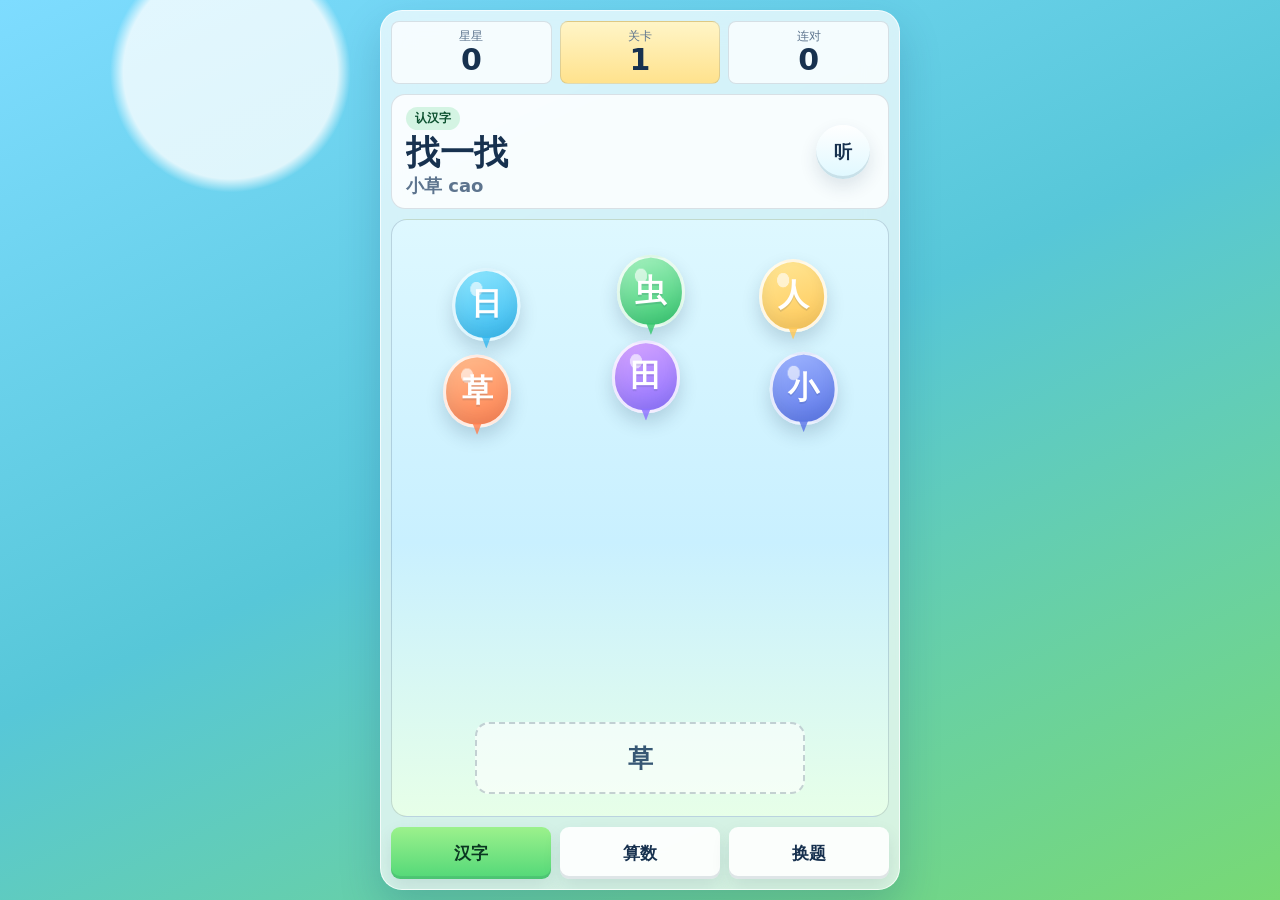
==== kids-learning/index.html @ 8c441248 "Add ad-free browser games" ====
<!doctype html>
<html lang="zh-CN">
  <head>
    <meta charset="utf-8" />
    <meta name="viewport" content="width=device-width, initial-scale=1, viewport-fit=cover, user-scalable=no" />
    <meta name="theme-color" content="#63c8f2" />
    <title>字泡泡乐园</title>
    <link rel="stylesheet" href="styles.css" />
  </head>
  <body>
    <main class="app-shell" aria-label="字泡泡乐园">
      <section class="game-card">
        <header class="hud">
          <div class="stat">
            <span>星星</span>
            <strong id="stars">0</strong>
          </div>
          <div class="stat current">
            <span>关卡</span>
            <strong id="round">1</strong>
          </div>
          <div class="stat">
            <span>连对</span>
            <strong id="streak">0</strong>
          </div>
        </header>

        <section class="task-card" aria-live="polite">
          <div>
            <span id="modeLabel" class="mode-label">认汉字</span>
            <h1 id="taskTitle">找一找</h1>
            <p id="taskHint">山</p>
          </div>
          <button id="listenButton" class="icon-button" type="button" aria-label="听一遍">听</button>
        </section>

        <section id="playfield" class="playfield">
          <div id="targetZone" class="target-zone">
            <span id="targetText">拖到这里</span>
          </div>
          <div id="balloonLayer" class="balloon-layer"></div>
          <div id="toast" class="toast hidden">太棒了</div>
        </section>

        <footer class="controls" aria-label="游戏操作">
          <button id="hanziMode" class="mode-button active" type="button">汉字</button>
          <button id="mathMode" class="mode-button" type="button">算数</button>
          <button id="nextButton" class="mode-button" type="button">换题</button>
        </footer>
      </section>
    </main>

    <script src="data.js"></script>
    <script src="game.js"></script>
  </body>
</html>
---- kids-learning/styles.css ----
:root {
  color-scheme: light;
  --ink: #17314f;
  --muted: #5d748e;
  --line: rgba(23, 49, 79, 0.14);
  --panel: rgba(255, 255, 255, 0.82);
  --sky: #63c8f2;
  --mint: #5fd58a;
  --gold: #ffc857;
  --coral: #ff7a78;
  --violet: #8d72ff;
  --shadow: 0 18px 40px rgba(17, 74, 117, 0.22);
}

* {
  box-sizing: border-box;
}

html,
body {
  width: 100%;
  height: 100%;
  margin: 0;
  overflow: hidden;
  overscroll-behavior: none;
}

body {
  min-height: 100svh;
  color: var(--ink);
  font-family: ui-rounded, "SF Pro Rounded", "PingFang SC", "Hiragino Sans GB", "Microsoft YaHei", system-ui, sans-serif;
  background:
    radial-gradient(circle at 18% 8%, rgba(255, 255, 255, 0.78) 0 8%, transparent 9%),
    linear-gradient(155deg, #7edcff 0%, #57c7d8 48%, #78d974 100%);
  -webkit-font-smoothing: antialiased;
  touch-action: none;
  user-select: none;
}

button {
  border: 0;
  color: inherit;
  font: inherit;
  cursor: pointer;
  -webkit-tap-highlight-color: transparent;
}

.app-shell {
  width: 100%;
  min-height: 100svh;
  display: grid;
  place-items: center;
  padding: max(10px, env(safe-area-inset-top)) max(10px, env(safe-area-inset-right)) max(10px, env(safe-area-inset-bottom)) max(10px, env(safe-area-inset-left));
}

.game-card {
  width: min(100%, 520px);
  height: min(100svh - 20px, 880px);
  min-height: 620px;
  display: grid;
  grid-template-rows: auto auto 1fr auto;
  gap: 10px;
  padding: 10px;
  overflow: hidden;
  border: 1px solid rgba(255, 255, 255, 0.72);
  border-radius: 22px;
  background: rgba(255, 255, 255, 0.72);
  box-shadow: var(--shadow);
  backdrop-filter: blur(16px);
}

.hud {
  display: grid;
  grid-template-columns: 1fr 1fr 1fr;
  gap: 8px;
}

.stat {
  min-width: 0;
  padding: 8px;
  border: 1px solid var(--line);
  border-radius: 8px;
  background: rgba(255, 255, 255, 0.74);
  text-align: center;
}

.stat.current {
  background: linear-gradient(180deg, #fff5c7 0%, #ffe28d 100%);
}

.stat span {
  display: block;
  color: var(--muted);
  font-size: 12px;
  line-height: 1.1;
}

.stat strong {
  display: block;
  margin-top: 2px;
  font-size: clamp(20px, 6vw, 30px);
  line-height: 1;
}

.task-card {
  min-height: 86px;
  display: grid;
  grid-template-columns: 1fr 58px;
  align-items: center;
  gap: 10px;
  padding: 12px 14px;
  border: 1px solid var(--line);
  border-radius: 14px;
  background: rgba(255, 255, 255, 0.84);
}

.mode-label {
  width: fit-content;
  display: inline-block;
  padding: 3px 9px;
  border-radius: 999px;
  color: #0c5130;
  background: rgba(95, 213, 138, 0.24);
  font-size: 12px;
  font-weight: 900;
}

h1 {
  margin: 5px 0 0;
  overflow: hidden;
  font-size: clamp(22px, 7vw, 34px);
  line-height: 1.05;
  text-overflow: ellipsis;
  white-space: nowrap;
}

#taskHint {
  margin: 4px 0 0;
  color: var(--muted);
  font-size: clamp(15px, 4vw, 18px);
  font-weight: 800;
  line-height: 1.2;
}

.icon-button {
  width: 54px;
  height: 54px;
  border-radius: 50%;
  color: #17314f;
  background: linear-gradient(180deg, #ffffff, #dff8ff);
  box-shadow: inset 0 -3px 0 rgba(23, 49, 79, 0.12), 0 8px 18px rgba(23, 49, 79, 0.12);
  font-size: 18px;
  font-weight: 900;
}

.playfield {
  position: relative;
  min-height: 0;
  overflow: hidden;
  border: 1px solid rgba(23, 49, 79, 0.18);
  border-radius: 16px;
  background: linear-gradient(180deg, #def8ff 0%, #c9f0ff 54%, #e7ffe8 100%);
}

.target-zone {
  position: absolute;
  left: 50%;
  bottom: 22px;
  z-index: 3;
  width: min(72%, 330px);
  min-height: 72px;
  display: grid;
  place-items: center;
  padding: 10px 14px;
  border: 2px dashed rgba(23, 49, 79, 0.22);
  border-radius: 14px;
  color: #365774;
  background: rgba(255, 255, 255, 0.58);
  font-size: clamp(18px, 5vw, 25px);
  font-weight: 900;
  transform: translateX(-50%);
  transition: transform 150ms ease, border-color 150ms ease, background 150ms ease;
}

.target-zone.hot {
  border-color: rgba(53, 196, 106, 0.78);
  background: rgba(244, 255, 232, 0.9);
  transform: translateX(-50%) scale(1.03);
}

.balloon-layer {
  position: absolute;
  inset: 0;
  z-index: 2;
}

.balloon {
  position: absolute;
  width: var(--size);
  height: calc(var(--size) * 1.08);
  display: grid;
  place-items: center;
  border: 3px solid rgba(255, 255, 255, 0.82);
  border-radius: 52% 52% 49% 49%;
  color: #ffffff;
  background:
    radial-gradient(ellipse at 34% 27%, rgba(255, 255, 255, 0.62) 0 10%, transparent 11%),
    linear-gradient(160deg, var(--c1), var(--c2));
  box-shadow: inset 0 -8px 14px rgba(23, 49, 79, 0.08), 0 9px 18px rgba(23, 49, 79, 0.18);
  font-size: var(--font);
  font-weight: 1000;
  line-height: 1;
  text-shadow: 0 2px 0 rgba(23, 49, 79, 0.12);
  transform: translate3d(var(--x), var(--y), 0);
  transition: filter 140ms ease, opacity 140ms ease, transform 120ms ease;
  touch-action: none;
  will-change: transform;
}

.balloon::after {
  content: "";
  position: absolute;
  left: 50%;
  bottom: -10px;
  width: 18%;
  height: 18%;
  background: var(--c2);
  clip-path: polygon(50% 100%, 8% 0, 92% 0);
  transform: translateX(-50%);
  opacity: 0.82;
}

.balloon.dragging {
  z-index: 20;
  filter: saturate(1.08) brightness(1.04);
}

.balloon.correct {
  animation: pop 420ms ease forwards;
}

.balloon.wrong {
  animation: shake 360ms ease;
}

.toast {
  position: absolute;
  left: 50%;
  top: 20px;
  z-index: 10;
  max-width: calc(100% - 40px);
  padding: 9px 14px;
  border-radius: 999px;
  color: #17314f;
  background: rgba(255, 255, 255, 0.92);
  box-shadow: 0 8px 18px rgba(23, 49, 79, 0.14);
  font-size: 16px;
  font-weight: 900;
  transform: translateX(-50%);
}

.toast.hidden {
  opacity: 0;
}

.controls {
  display: grid;
  grid-template-columns: 1fr 1fr 1fr;
  gap: 9px;
}

.mode-button {
  min-height: 52px;
  border-radius: 9px;
  background: rgba(255, 255, 255, 0.9);
  box-shadow: inset 0 -3px 0 rgba(23, 49, 79, 0.12), 0 8px 18px rgba(23, 49, 79, 0.1);
  font-size: 17px;
  font-weight: 900;
}

.mode-button.active {
  color: #0b3721;
  background: linear-gradient(180deg, #9cf18c, #52d878);
}

@keyframes pop {
  0% {
    opacity: 1;
    transform: translate3d(var(--x), var(--y), 0) scale(1);
  }
  70% {
    opacity: 1;
    transform: translate3d(var(--x), var(--y), 0) scale(1.18);
  }
  100% {
    opacity: 0;
    transform: translate3d(var(--x), var(--y), 0) scale(0.62);
  }
}

@keyframes shake {
  0%,
  100% {
    transform: translate3d(var(--x), var(--y), 0);
  }
  25% {
    transform: translate3d(calc(var(--x) - 8px), var(--y), 0);
  }
  75% {
    transform: translate3d(calc(var(--x) + 8px), var(--y), 0);
  }
}

@media (max-width: 360px) {
  .game-card {
    min-height: 590px;
    border-radius: 16px;
  }

  .task-card {
    grid-template-columns: 1fr 50px;
    min-height: 78px;
    padding: 10px;
  }

  .icon-button {
    width: 48px;
    height: 48px;
  }

  .mode-button {
    min-height: 48px;
    font-size: 15px;
  }
}
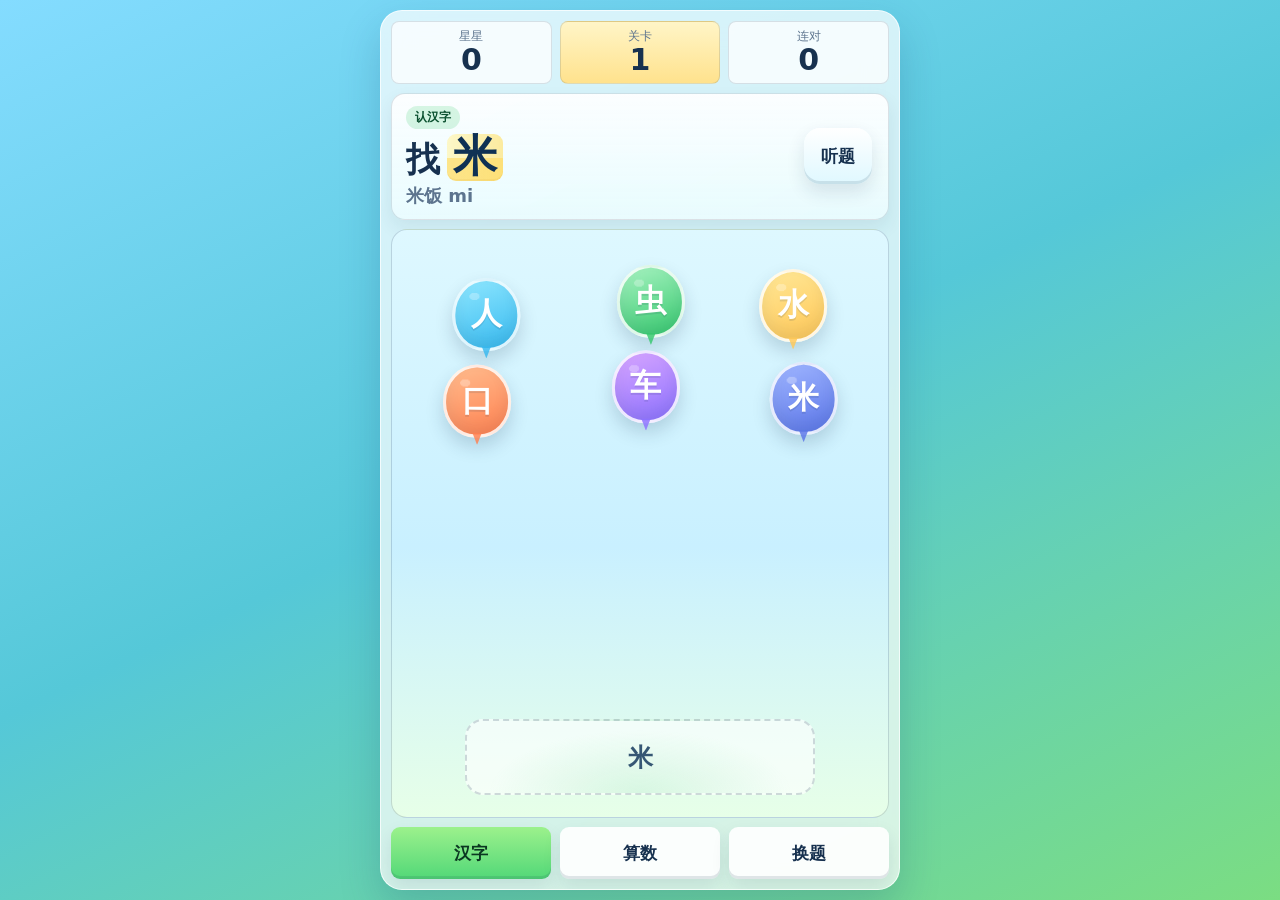
==== commit 07153619: "Polish kids learning interactions" ====
--- a/kids-learning/index.html
+++ b/kids-learning/index.html
@@ -31,12 +31,12 @@
             <h1 id="taskTitle">找一找</h1>
             <p id="taskHint">山</p>
           </div>
-          <button id="listenButton" class="icon-button" type="button" aria-label="听一遍">听</button>
+          <button id="listenButton" class="icon-button" type="button" aria-label="听老师读题">听题</button>
         </section>
 
         <section id="playfield" class="playfield">
           <div id="targetZone" class="target-zone">
-            <span id="targetText">拖到这里</span>
+            <span id="targetText">把答案放这里</span>
           </div>
           <div id="balloonLayer" class="balloon-layer"></div>
           <div id="toast" class="toast hidden">太棒了</div>
--- a/kids-learning/styles.css
+++ b/kids-learning/styles.css
@@ -30,8 +30,7 @@
   color: var(--ink);
   font-family: ui-rounded, "SF Pro Rounded", "PingFang SC", "Hiragino Sans GB", "Microsoft YaHei", system-ui, sans-serif;
   background:
-    radial-gradient(circle at 18% 8%, rgba(255, 255, 255, 0.78) 0 8%, transparent 9%),
-    linear-gradient(155deg, #7edcff 0%, #57c7d8 48%, #78d974 100%);
+    linear-gradient(155deg, #84dcff 0%, #55c8d8 48%, #7bdd82 100%);
   -webkit-font-smoothing: antialiased;
   touch-action: none;
   user-select: none;
@@ -59,7 +58,7 @@
   min-height: 620px;
   display: grid;
   grid-template-rows: auto auto 1fr auto;
-  gap: 10px;
+  gap: 9px;
   padding: 10px;
   overflow: hidden;
   border: 1px solid rgba(255, 255, 255, 0.72);
@@ -105,13 +104,14 @@
 .task-card {
   min-height: 86px;
   display: grid;
-  grid-template-columns: 1fr 58px;
+  grid-template-columns: 1fr 70px;
   align-items: center;
   gap: 10px;
   padding: 12px 14px;
   border: 1px solid var(--line);
   border-radius: 14px;
-  background: rgba(255, 255, 255, 0.84);
+  background: linear-gradient(180deg, rgba(255, 255, 255, 0.92), rgba(236, 253, 255, 0.86));
+  box-shadow: 0 8px 18px rgba(23, 49, 79, 0.08);
 }
 
 .mode-label {
@@ -134,6 +134,32 @@
   white-space: nowrap;
 }
 
+h1.has-focus {
+  display: flex;
+  align-items: baseline;
+  gap: 7px;
+  overflow: visible;
+  line-height: 1.02;
+}
+
+.title-prefix {
+  flex: 0 0 auto;
+}
+
+.focus-char {
+  display: inline-block;
+  padding: 0 6px 2px;
+  border-radius: 9px;
+  color: #0f3154;
+  background:
+    linear-gradient(180deg, transparent 0 52%, rgba(255, 215, 88, 0.55) 52% 100%),
+    linear-gradient(90deg, rgba(255, 245, 179, 0.72), rgba(255, 225, 113, 0.68));
+  box-shadow: inset 0 -2px 0 rgba(191, 134, 14, 0.08);
+  font-size: clamp(34px, 10vw, 44px);
+  font-weight: 1000;
+  letter-spacing: 0;
+}
+
 #taskHint {
   margin: 4px 0 0;
   color: var(--muted);
@@ -143,14 +169,25 @@
 }
 
 .icon-button {
-  width: 54px;
-  height: 54px;
-  border-radius: 50%;
+  width: 68px;
+  height: 56px;
+  border-radius: 16px;
   color: #17314f;
   background: linear-gradient(180deg, #ffffff, #dff8ff);
   box-shadow: inset 0 -3px 0 rgba(23, 49, 79, 0.12), 0 8px 18px rgba(23, 49, 79, 0.12);
-  font-size: 18px;
+  font-size: 17px;
   font-weight: 900;
+  transition: transform 140ms ease, filter 140ms ease;
+}
+
+.icon-button:active,
+.icon-button.speaking {
+  transform: translateY(2px) scale(0.97);
+  filter: saturate(1.1);
+}
+
+.icon-button.speaking {
+  background: linear-gradient(180deg, #fff6c7, #ffd86f);
 }
 
 .playfield {
@@ -167,25 +204,43 @@
   left: 50%;
   bottom: 22px;
   z-index: 3;
-  width: min(72%, 330px);
-  min-height: 72px;
+  width: min(76%, 350px);
+  min-height: 76px;
   display: grid;
   place-items: center;
   padding: 10px 14px;
-  border: 2px dashed rgba(23, 49, 79, 0.22);
-  border-radius: 14px;
+  border: 2px dashed rgba(23, 49, 79, 0.18);
+  border-radius: 18px;
   color: #365774;
-  background: rgba(255, 255, 255, 0.58);
+  background:
+    radial-gradient(ellipse at 50% 100%, rgba(95, 213, 138, 0.2), transparent 62%),
+    rgba(255, 255, 255, 0.62);
   font-size: clamp(18px, 5vw, 25px);
   font-weight: 900;
   transform: translateX(-50%);
-  transition: transform 150ms ease, border-color 150ms ease, background 150ms ease;
+  transition: transform 150ms ease, border-color 150ms ease, background 150ms ease, box-shadow 150ms ease;
+}
+
+.target-zone.ready {
+  border-color: rgba(42, 150, 222, 0.42);
+  box-shadow: 0 0 0 8px rgba(255, 255, 255, 0.18);
 }
 
 .target-zone.hot {
   border-color: rgba(53, 196, 106, 0.78);
   background: rgba(244, 255, 232, 0.9);
   transform: translateX(-50%) scale(1.03);
+}
+
+.target-zone.success {
+  border-color: rgba(255, 200, 87, 0.92);
+  background: linear-gradient(180deg, rgba(255, 249, 210, 0.94), rgba(232, 255, 225, 0.94));
+  animation: target-pop 520ms ease;
+}
+
+.target-zone.hint {
+  border-color: rgba(255, 122, 120, 0.76);
+  background: rgba(255, 245, 246, 0.9);
 }
 
 .balloon-layer {
@@ -204,7 +259,7 @@
   border-radius: 52% 52% 49% 49%;
   color: #ffffff;
   background:
-    radial-gradient(ellipse at 34% 27%, rgba(255, 255, 255, 0.62) 0 10%, transparent 11%),
+    radial-gradient(ellipse 15% 10% at 31% 23%, rgba(255, 255, 255, 0.28) 0 52%, transparent 58%),
     linear-gradient(160deg, var(--c1), var(--c2));
   box-shadow: inset 0 -8px 14px rgba(23, 49, 79, 0.08), 0 9px 18px rgba(23, 49, 79, 0.18);
   font-size: var(--font);
@@ -212,9 +267,12 @@
   line-height: 1;
   text-shadow: 0 2px 0 rgba(23, 49, 79, 0.12);
   transform: translate3d(var(--x), var(--y), 0);
-  transition: filter 140ms ease, opacity 140ms ease, transform 120ms ease;
+  transition: filter 140ms ease, opacity 140ms ease, transform 220ms cubic-bezier(0.2, 0.9, 0.24, 1.08);
   touch-action: none;
   will-change: transform;
+  cursor: grab;
+  animation: balloon-bob 2.6s ease-in-out infinite;
+  animation-delay: var(--bob-delay);
 }
 
 .balloon::after {
@@ -232,7 +290,17 @@
 
 .balloon.dragging {
   z-index: 20;
+  cursor: grabbing;
   filter: saturate(1.08) brightness(1.04);
+  animation: none;
+  transform: translate3d(var(--x), var(--y), 0) scale(1.06);
+  transition: filter 100ms ease, transform 36ms linear;
+}
+
+.balloon.chosen {
+  z-index: 21;
+  animation: none;
+  filter: saturate(1.12) brightness(1.05);
 }
 
 .balloon.correct {
@@ -257,10 +325,13 @@
   font-size: 16px;
   font-weight: 900;
   transform: translateX(-50%);
+  pointer-events: none;
+  transition: opacity 150ms ease, transform 150ms ease;
 }
 
 .toast.hidden {
   opacity: 0;
+  transform: translateX(-50%) translateY(-6px);
 }
 
 .controls {
@@ -276,6 +347,12 @@
   box-shadow: inset 0 -3px 0 rgba(23, 49, 79, 0.12), 0 8px 18px rgba(23, 49, 79, 0.1);
   font-size: 17px;
   font-weight: 900;
+  transition: transform 120ms ease, filter 120ms ease;
+}
+
+.mode-button:active {
+  transform: translateY(2px) scale(0.98);
+  filter: saturate(1.08);
 }
 
 .mode-button.active {
@@ -311,6 +388,70 @@
   }
 }
 
+@keyframes balloon-bob {
+  0%,
+  100% {
+    transform: translate3d(var(--x), var(--y), 0);
+  }
+  50% {
+    transform: translate3d(var(--x), calc(var(--y) - 7px), 0);
+  }
+}
+
+@keyframes target-pop {
+  0%,
+  100% {
+    transform: translateX(-50%) scale(1);
+  }
+  50% {
+    transform: translateX(-50%) scale(1.05);
+  }
+}
+
+.sparkle {
+  position: absolute;
+  z-index: 9;
+  width: 11px;
+  height: 11px;
+  border-radius: 50%;
+  background: #ffd95c;
+  box-shadow: 0 0 0 4px rgba(255, 217, 92, 0.18);
+  pointer-events: none;
+  transform: translate(-50%, -50%);
+  animation: sparkle-out 680ms ease-out forwards;
+  animation-delay: var(--delay);
+}
+
+@keyframes sparkle-out {
+  0% {
+    opacity: 0;
+    transform: translate(-50%, -50%) scale(0.4);
+  }
+  18% {
+    opacity: 1;
+  }
+  100% {
+    opacity: 0;
+    transform: translate(calc(-50% + var(--dx)), calc(-50% + var(--dy))) scale(0.2);
+  }
+}
+
+@media (prefers-reduced-motion: reduce) {
+  .balloon,
+  .target-zone.success,
+  .sparkle {
+    animation: none;
+  }
+
+  .balloon,
+  .target-zone,
+  .toast,
+  .icon-button,
+  .mode-button {
+    transition-duration: 1ms;
+  }
+}
+
 @media (max-width: 360px) {
   .game-card {
     min-height: 590px;
@@ -318,14 +459,15 @@
   }
 
   .task-card {
-    grid-template-columns: 1fr 50px;
+    grid-template-columns: 1fr 60px;
     min-height: 78px;
     padding: 10px;
   }
 
   .icon-button {
-    width: 48px;
-    height: 48px;
+    width: 58px;
+    height: 50px;
+    font-size: 15px;
   }
 
   .mode-button {
